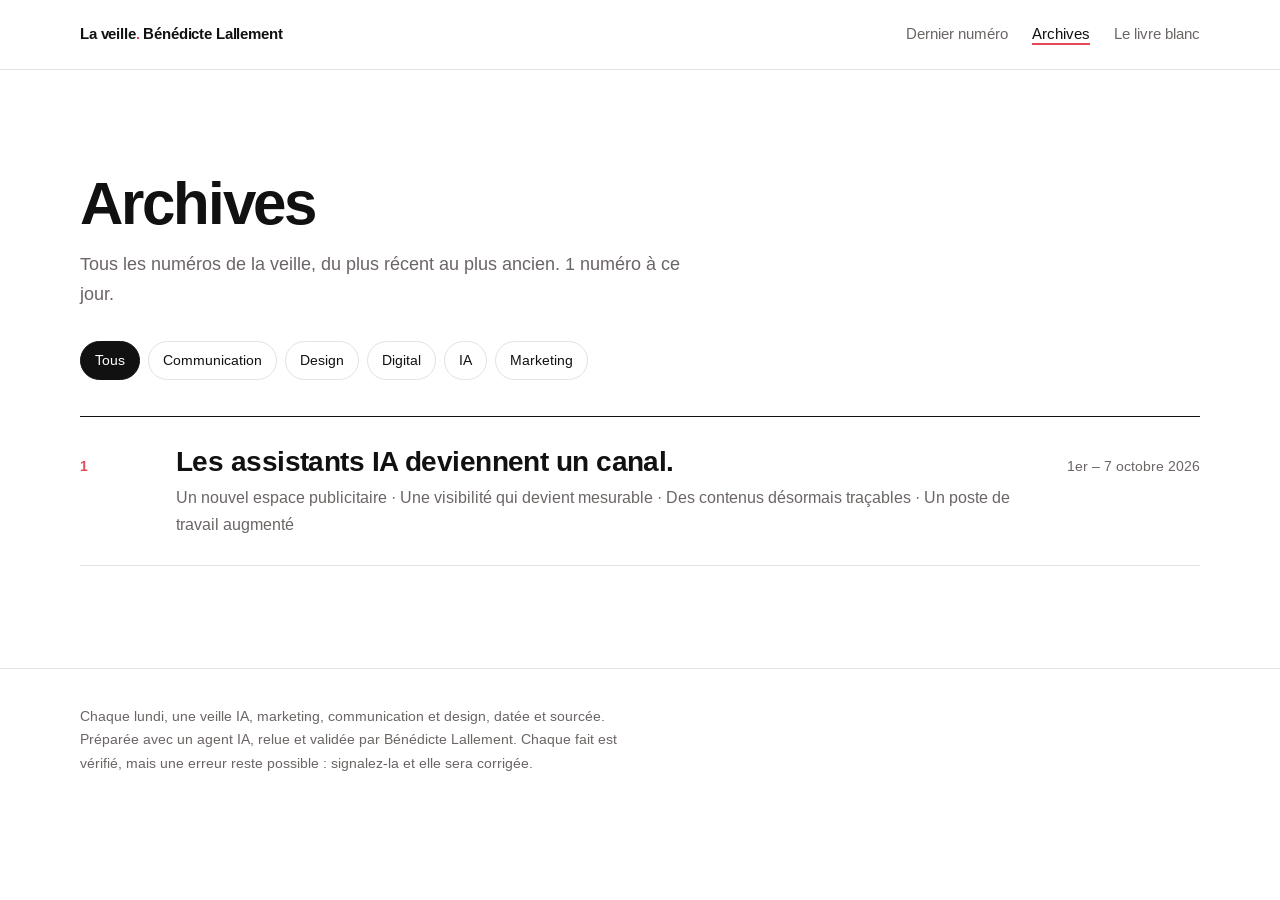
==== archives.html @ 8d0072a8 "Structure : bandeau d'accueil, sommaire complet et barre des parties, titres de partie dominants, ch" ====
<!doctype html><html lang="fr"><head><meta charset="utf-8"><meta name="viewport" content="width=device-width,initial-scale=1">
<title>Archives · La veille de Bénédicte Lallement</title><meta name="description" content="Tous les numéros de la veille IA, marketing, communication et design."><meta name="author" content="Bénédicte Lallement">
<link rel="canonical" href="https://benegermaine.github.io/veille/archives.html">
<meta property="og:type" content="article"><meta property="og:locale" content="fr_FR"><meta property="og:site_name" content="La veille de Bénédicte Lallement">
<meta property="og:title" content="Archives · La veille de Bénédicte Lallement"><meta property="og:description" content="Tous les numéros de la veille IA, marketing, communication et design."><meta property="og:url" content="https://benegermaine.github.io/veille/archives.html">
<link rel="preconnect" href="https://fonts.googleapis.com"><link rel="preconnect" href="https://fonts.gstatic.com" crossorigin><link rel="stylesheet" href="https://fonts.googleapis.com/css2?family=Arimo:wght@400;700&display=swap"><link rel="stylesheet" href="assets/style.css"></head><body><header class="site wrap"><div class="max"><a class="nom" href="index.html">La veille<span>.</span> Bénédicte Lallement</a>
<nav aria-label="Navigation du site"><a href="index.html">Dernier numéro</a><a href="archives.html" aria-current="page">Archives</a><a href="livre-blanc.html">Le livre blanc</a></nav></div></header><main class="arch wrap"><div class="max"><h1>Archives</h1><p class="lede">Tous les numéros de la veille, du plus récent au plus ancien. 1 numéro à ce jour.</p>
<div class="filtres" role="group" aria-label="Filtrer par thème"><button type="button" aria-pressed="true" data-t="">Tous</button><button type="button" aria-pressed="false" data-t="Communication">Communication</button><button type="button" aria-pressed="false" data-t="Design">Design</button><button type="button" aria-pressed="false" data-t="Digital">Digital</button><button type="button" aria-pressed="false" data-t="IA">IA</button><button type="button" aria-pressed="false" data-t="Marketing">Marketing</button></div><ul class="liste" id="liste"><li data-themes="IA,Digital,Communication,Marketing,Design"><a href="numeros/001.html"><span class="n">1</span>
<div><h2>Les assistants IA deviennent un canal.</h2><p>Un nouvel espace publicitaire · Une visibilité qui devient mesurable · Des contenus désormais traçables · Un poste de travail augmenté</p></div><span class="d">1er – 7 octobre 2026</span></a></li></ul></div></main>
<script>
document.querySelector(".filtres").addEventListener("click",ev=>{const b=ev.target.closest("button");if(!b)return;
document.querySelectorAll(".filtres button").forEach(x=>x.setAttribute("aria-pressed",x===b));
document.querySelectorAll("#liste li").forEach(li=>{li.hidden=!!b.dataset.t&&!li.dataset.themes.split(",").includes(b.dataset.t);});});
</script><footer class="pied wrap"><div class="max"><p>Chaque lundi, une veille IA, marketing, communication et design, datée et sourcée. Préparée avec un agent IA, relue et validée par Bénédicte Lallement. Chaque fait est vérifié, mais une erreur reste possible : signalez-la et elle sera corrigée.</p></div></footer><script>(function(){var d=document.documentElement;if(!("IntersectionObserver" in window)||matchMedia("(prefers-reduced-motion: reduce)").matches)return;d.classList.add("anim");
var o=new IntersectionObserver(function(es){es.forEach(function(x){if(x.isIntersecting){x.target.classList.add("vu");o.unobserve(x.target);}});},{rootMargin:"0px 0px -8% 0px"});
document.querySelectorAll(".reveal,.fait,.k,.mgrid article,.cgrid article,.regard blockquote").forEach(function(el){el.classList.add("reveal");o.observe(el);});})();
(function(){var bar=document.querySelector(".collant"),som=document.querySelector(".sommaire");if(!bar||!som||!("IntersectionObserver" in window))return;bar.hidden=false;
new IntersectionObserver(function(es){bar.classList.toggle("visible",es[0].boundingClientRect.top<0&&!es[0].isIntersecting);}).observe(som);
var liens={};bar.querySelectorAll("a").forEach(function(a){liens[a.dataset.cible]=a;});
var io=new IntersectionObserver(function(es){es.forEach(function(x){if(x.isIntersecting){bar.querySelectorAll("a").forEach(function(a){a.removeAttribute("aria-current");});liens[x.target.id].setAttribute("aria-current","true");}});},{rootMargin:"-45% 0px -50% 0px"});
Object.keys(liens).forEach(function(id){var el=document.getElementById(id);if(el)io.observe(el);});})();</script></body></html>
---- assets/style.css ----
/* La veille de Bénédicte Lallement — feuille de style commune.
   Charte : rouge #e64855, vert #cbe170, noir #111111, police Arimo.
   Parti pris : épuré, éditorial, beaucoup de blanc ; la couleur sert d'accent, pas de fond. */
:root{
  --rouge:#e64855; --vert:#cbe170; --noir:#111111; --fond:#ffffff; --doux:#f6f5f2;
  --gris:#6b6564; --ligne:#e6e2dd;
  --f:"Arimo","Liberation Sans",Arial,sans-serif;
  color-scheme:light;
}
*{box-sizing:border-box}
html{scroll-behavior:smooth}
body{margin:0;background:var(--fond);color:var(--noir);font-family:var(--f);font-size:18px;line-height:1.65;-webkit-font-smoothing:antialiased}
a{color:inherit;text-decoration-thickness:1px;text-underline-offset:4px}
img{max-width:100%;display:block}
:focus-visible{outline:2px solid var(--rouge);outline-offset:3px}
.wrap{padding-inline:clamp(16px,5vw,64px)}
.max{max-width:1120px;margin-inline:auto}
.etroit{max-width:760px;margin-inline:auto}
.kicker{font-size:13px;font-weight:700;letter-spacing:.12em;text-transform:uppercase;color:var(--rouge);margin:0 0 14px}
.lede{margin:0 0 32px;max-width:60ch;color:var(--gris)}

/* barre du site */
.site{padding-block:22px;border-bottom:1px solid var(--ligne);font-size:15px}
.site .max{display:flex;justify-content:space-between;align-items:center;gap:12px 24px;flex-wrap:wrap}
.site a{text-decoration:none}
.site .nom{font-weight:700;letter-spacing:-.01em}
.site .nom span{color:var(--rouge)}
.site nav{display:flex;gap:24px;flex-wrap:wrap}
.site nav a{color:var(--gris)}
.site nav a:hover,.site nav a[aria-current="page"]{color:var(--noir)}
.site nav a[aria-current="page"]{text-decoration:underline;text-decoration-color:var(--rouge);text-decoration-thickness:2px}

/* en-tête de numéro */
.une{padding-block:clamp(48px,8vw,112px) clamp(32px,5vw,56px)}
.meta{display:flex;gap:8px 16px;flex-wrap:wrap;align-items:baseline;font-size:14px;color:var(--gris);margin-bottom:22px}
.meta .num{font-weight:700;color:var(--rouge);letter-spacing:.12em;text-transform:uppercase;font-size:13px}
.une h1{margin:0;font-size:clamp(40px,7vw,88px);line-height:1.02;letter-spacing:-.035em;font-weight:700;max-width:16ch;text-wrap:balance}
.chapo{max-width:62ch}
.une-grille{display:grid;grid-template-columns:minmax(0,1fr) minmax(0,1.15fr);gap:clamp(28px,5vw,72px);align-items:center;margin-top:32px}
@media (max-width:860px){.une-grille{grid-template-columns:1fr}}
.chapo p{margin:0;font-size:clamp(19px,1.7vw,22px);line-height:1.55;color:#333}
.chapo p + p{margin-top:14px}
.hero{margin:0}
.hero img{width:100%;height:auto;border-radius:10px}
.hero figcaption,.photo figcaption{font-size:13px;color:var(--gris);margin-top:10px}
.sommaire{margin-top:clamp(40px,6vw,72px);border-top:1px solid var(--ligne);padding-top:20px}
.sommaire h2{font-size:13px;font-weight:700;letter-spacing:.12em;text-transform:uppercase;color:var(--gris);margin:0 0 6px}
.sommaire ol{list-style:none;margin:0;padding:0;display:grid;grid-template-columns:repeat(auto-fit,minmax(220px,1fr));gap:0 32px}
.sommaire a{display:flex;gap:14px;align-items:baseline;padding:14px 0;text-decoration:none;border-bottom:1px solid var(--ligne);font-weight:700;font-size:17px;line-height:1.35}
.sommaire a{transition:padding .25s ease,color .25s ease}
.sommaire a:hover{padding-left:8px}
.sommaire a:hover span{text-decoration:underline;text-decoration-color:var(--rouge)}
.sommaire span{flex:1}
.sommaire i{font-style:normal;color:var(--rouge);transition:transform .25s ease}
.sommaire a:hover i{transform:translateY(3px)}
.sommaire b{color:var(--rouge);font-variant-numeric:tabular-nums;font-size:14px}

/* chiffres clés */
.chiffres{padding-block:clamp(48px,7vw,96px);background:var(--doux)}
.chiffres h2{margin:0 0 36px;font-size:13px;font-weight:700;letter-spacing:.12em;text-transform:uppercase;color:var(--gris)}
.kgrid{display:grid;grid-template-columns:repeat(auto-fit,minmax(210px,1fr));gap:40px 40px}
.k strong::after{content:"";display:block;width:36px;height:6px;border-radius:3px;background:var(--vert);margin-top:16px}
.k:nth-child(even) strong::after{background:var(--rouge)}
.k strong{display:block;font-size:clamp(40px,4.6vw,56px);line-height:1;letter-spacing:-.035em;font-weight:700;font-variant-numeric:tabular-nums}
.k p{margin:14px 0 8px;font-size:16px;line-height:1.5}
.k a{font-size:13px;color:var(--gris)}

/* regard */
.regard{padding-block:clamp(56px,8vw,112px)}
.regard blockquote{margin:0;padding-left:clamp(20px,3vw,36px);border-left:3px solid var(--rouge)}
.regard blockquote p{margin:0;font-size:clamp(22px,2.4vw,30px);line-height:1.4;letter-spacing:-.01em}
.regard footer{margin-top:18px;font-size:15px;color:var(--gris);padding:0;background:none}
.brouillon{display:inline-block;margin-top:14px;font-size:13px;font-weight:700;background:var(--vert);padding:3px 8px;border-radius:3px}

/* étapes */
.etape{padding-block:clamp(64px,9vw,120px)}
.etape-tete{display:grid;grid-template-columns:auto minmax(0,1fr);gap:clamp(16px,3vw,36px);align-items:end;margin-bottom:clamp(32px,4vw,52px);padding-bottom:clamp(20px,3vw,28px);border-bottom:3px solid var(--noir)}
.etape-tete .rang{font-size:clamp(72px,11vw,150px);line-height:.8;font-weight:700;letter-spacing:-.06em;color:var(--rouge);font-variant-numeric:tabular-nums}
.etape-tete .kicker{color:var(--gris);margin-bottom:8px}
.etape-tete h2{margin:0;font-size:clamp(32px,4.6vw,58px);letter-spacing:-.03em;line-height:1.08;max-width:20ch;text-wrap:balance}
.photo{margin:0 0 clamp(32px,4vw,48px)}
.photo img{width:100%;aspect-ratio:16/8;object-fit:cover;border-radius:10px}

/* fait */
.fait{display:grid;grid-template-columns:minmax(0,1.5fr) minmax(0,1fr);gap:clamp(24px,5vw,72px);align-items:start}
.fait + .fait{margin-top:clamp(40px,5vw,64px);padding-top:clamp(40px,5vw,64px);border-top:1px solid var(--ligne)}
@media (max-width:860px){.fait{grid-template-columns:1fr}}
.tags{display:flex;gap:6px 14px;flex-wrap:wrap;margin-bottom:12px;font-size:13px;color:var(--gris)}
.tag{font-weight:700}
.tag.b2c{color:var(--noir);background:var(--vert);padding:0 6px;border-radius:3px}
.fait h3{margin:0 0 14px;font-size:clamp(22px,2vw,26px);line-height:1.2;letter-spacing:-.02em;text-wrap:balance}
.fait p{margin:0}
.fig{margin-bottom:22px}
.fig small{display:block;font-size:12px;font-weight:700;letter-spacing:.12em;text-transform:uppercase;color:var(--gris);margin-bottom:6px}
.fig strong{display:block;font-size:clamp(28px,2.8vw,36px);line-height:1.1;letter-spacing:-.03em;color:var(--noir)}
.fig span{display:block;font-size:15px;color:var(--gris);margin-top:10px;max-width:30ch;line-height:1.45}
.chg{border-top:2px solid var(--noir);padding-top:16px}
.chg h4{margin:0 0 8px;font-size:13px;font-weight:700;letter-spacing:.1em;text-transform:uppercase}
.chg p{font-size:17px}
.out{display:flex;flex-direction:column;gap:6px;margin-top:20px;font-size:15px}
.out a{text-decoration:none;color:var(--noir);font-weight:700}
.out a:hover{text-decoration:underline;text-decoration-color:var(--rouge)}
.out a small{font-weight:400;color:var(--gris)}
.encart{margin-top:clamp(40px,5vw,56px);background:var(--doux);padding:clamp(22px,3vw,32px);border-radius:6px;max-width:820px}
.encart h4{margin:0 0 8px;font-size:18px}
.encart h4::before{content:"";display:inline-block;width:8px;height:8px;border-radius:50%;background:var(--rouge);margin-right:10px;vertical-align:middle}
.encart p{margin:0}

/* sections de fin */
.section{padding-block:clamp(56px,8vw,104px);border-top:1px solid var(--ligne)}
.section > .max > h2{margin:0 0 10px;font-size:clamp(28px,3.4vw,42px);letter-spacing:-.03em;line-height:1.1}
.mgrid,.cgrid{display:grid;grid-template-columns:repeat(auto-fit,minmax(300px,1fr));gap:clamp(36px,5vw,64px)}
.mgrid article,.cgrid article{border-top:1px solid var(--noir);padding-top:20px;display:flex;flex-direction:column;gap:12px}
.mgrid strong.n{font-size:clamp(28px,2.8vw,36px);line-height:1.1;letter-spacing:-.03em}
.mgrid h3,.cgrid h3{margin:0;font-size:22px;line-height:1.25;letter-spacing:-.01em}
.mgrid p,.cgrid p{margin:0}
.mgrid .chg{margin-top:6px}
.mgrid .chg p{font-size:16px}
.mgrid .out,.cgrid .out{margin-top:auto;padding-top:6px}
.tendance{background:var(--noir);color:#f5f5f2;padding-block:clamp(56px,8vw,104px)}
.tendance .kicker{color:var(--vert)}
.tendance p:not(.kicker){margin:0;font-size:clamp(22px,2.4vw,32px);line-height:1.4;letter-spacing:-.01em;max-width:44ch}
.aussi ul{list-style:none;padding:0;margin:0;max-width:72ch}
.aussi li{padding-block:18px;border-bottom:1px solid var(--ligne)}
.aussi li:first-child{border-top:1px solid var(--ligne)}
.aussi a{font-weight:700;white-space:nowrap;text-decoration-color:var(--rouge)}
.pager{border-top:1px solid var(--ligne);padding-block:32px}
.pager .max{display:flex;justify-content:space-between;gap:16px;flex-wrap:wrap}
.pager a{font-weight:700;text-decoration:none}
.pager a:hover{text-decoration:underline;text-decoration-color:var(--rouge)}
.pager .vide{color:var(--gris)}

/* archives */
.arch{padding-block:clamp(48px,8vw,104px)}
.arch h1,.lb-page h1{margin:0 0 14px;font-size:clamp(36px,5vw,60px);letter-spacing:-.035em;line-height:1.05}
.filtres{display:flex;gap:8px;flex-wrap:wrap;margin:0 0 36px}
.filtres button{font:inherit;font-size:14px;border:1px solid var(--ligne);background:transparent;color:var(--noir);padding:7px 14px;border-radius:999px;cursor:pointer}
.filtres button:hover{border-color:var(--noir)}
.filtres button[aria-pressed="true"]{background:var(--noir);color:#fff;border-color:var(--noir)}
.liste{list-style:none;margin:0;padding:0;border-top:1px solid var(--noir)}
.liste li{border-bottom:1px solid var(--ligne)}
.liste a{display:grid;grid-template-columns:72px minmax(0,1fr) auto;gap:24px;align-items:baseline;padding:28px 0;text-decoration:none}
@media (max-width:640px){.liste a{grid-template-columns:1fr;gap:6px}}
.liste .n{font-size:14px;font-weight:700;color:var(--rouge);letter-spacing:.1em}
.liste h2{margin:0;font-size:clamp(22px,2.4vw,28px);line-height:1.2;letter-spacing:-.02em}
.liste p{margin:6px 0 0;color:var(--gris);font-size:16px}
.liste .d{font-size:14px;color:var(--gris);white-space:nowrap}
.liste a:hover h2{text-decoration:underline;text-decoration-color:var(--rouge);text-underline-offset:5px}

/* livre blanc */
.lb-page{padding-block:clamp(48px,8vw,104px)}
.lb-grid{display:grid;grid-template-columns:minmax(0,1.15fr) minmax(0,1fr);gap:clamp(32px,6vw,88px);align-items:start}
@media (max-width:820px){.lb-grid{grid-template-columns:1fr}}
.lb-page ul{list-style:none;margin:0;padding:0;border-top:1px solid var(--ligne)}
.lb-page li{padding:14px 0;border-bottom:1px solid var(--ligne);display:flex;gap:14px}
.lb-page li::before{content:"";flex:none;width:6px;height:6px;border-radius:50%;background:var(--rouge);margin-top:.7em}
.couv{position:relative;aspect-ratio:210/297;border-radius:6px;overflow:hidden;background:var(--doux);box-shadow:0 30px 60px -30px rgba(17,17,17,.35)}
.couv img{position:absolute;inset:0;width:100%;height:100%;object-fit:cover}
.couv .titre{position:absolute;left:0;right:0;bottom:0;padding:28px;background:linear-gradient(transparent,rgba(17,17,17,.85));color:#fff}
.couv .titre strong{display:block;font-size:clamp(26px,3vw,38px);line-height:1.05;letter-spacing:-.03em}
.couv .titre span{display:block;font-size:13px;letter-spacing:.12em;text-transform:uppercase;margin-top:10px;color:var(--vert);font-weight:700}
.couv.sans-photo{background:var(--noir)}
.btn{display:inline-block;font-weight:700;text-decoration:none;background:var(--noir);color:#fff;padding:15px 24px;margin-top:32px;border-radius:999px}
.btn:hover{background:var(--rouge)}
.btn[aria-disabled="true"]{background:var(--doux);color:var(--gris);cursor:not-allowed}

/* pied */
.pied{border-top:1px solid var(--ligne);padding-block:36px;font-size:14px;color:var(--gris)}
.pied p{margin:0;max-width:72ch}
/* images : collage coloré tel quel, photos en noir et blanc sur aplat décalé (la couleur revient au survol) */
.collage img{box-shadow:0 28px 56px -28px rgba(17,17,17,.35)}
.nb{position:relative;isolation:isolate;padding:0 18px 18px 0}
.nb::before{content:"";position:absolute;inset:18px 0 0 18px;background:var(--rouge);border-radius:10px;z-index:-1;transition:transform .5s cubic-bezier(.2,.7,.2,1)}
.nb.acc-vert::before{background:var(--vert)}
.nb img{filter:grayscale(1) contrast(1.08);transition:filter .6s ease}
.nb:hover img{filter:none}
.nb:hover::before{transform:translate(-8px,-8px)}
.couv img{filter:grayscale(1) contrast(1.05)}

/* mouvement discret : apparition au défilement, collage d'ouverture qui flotte doucement */
.anim .reveal{opacity:0;transform:translateY(24px);transition:opacity .8s ease,transform .8s cubic-bezier(.2,.7,.2,1)}
.anim .reveal.vu{opacity:1;transform:none}
@keyframes flotte{50%{transform:translateY(-10px) rotate(-.4deg)}}
.anim .hero img{animation:flotte 7s ease-in-out infinite}
@media (prefers-reduced-motion:reduce){html{scroll-behavior:auto}.hero img{animation:none}}
.photo.collage img{aspect-ratio:16/9}

/* bandeau d'accueil */
.bienvenue{background:var(--vert);padding-block:14px;font-size:15px;line-height:1.5}
.bienvenue p{margin:0;max-width:110ch}
.bienvenue a{font-weight:700;white-space:nowrap}
/* barre des parties, collée en haut pendant la lecture */
.collant{position:fixed;top:0;left:0;right:0;z-index:10;background:rgba(255,255,255,.92);backdrop-filter:blur(8px);-webkit-backdrop-filter:blur(8px);border-bottom:1px solid var(--ligne);padding:10px clamp(16px,5vw,64px);transform:translateY(-100%);transition:transform .35s ease}
.collant.visible{transform:none;box-shadow:0 10px 30px -20px rgba(17,17,17,.4)}
.collant .max{display:flex;gap:6px;overflow-x:auto;scrollbar-width:none}
.collant a{flex:none;text-decoration:none;font-size:14px;font-weight:700;padding:6px 12px;border-radius:999px;color:var(--gris);transition:background .25s,color .25s}
.collant a:hover{color:var(--noir)}
.collant a[aria-current="true"]{background:var(--noir);color:#fff}
.etape,.section,.regard{scroll-margin-top:64px}
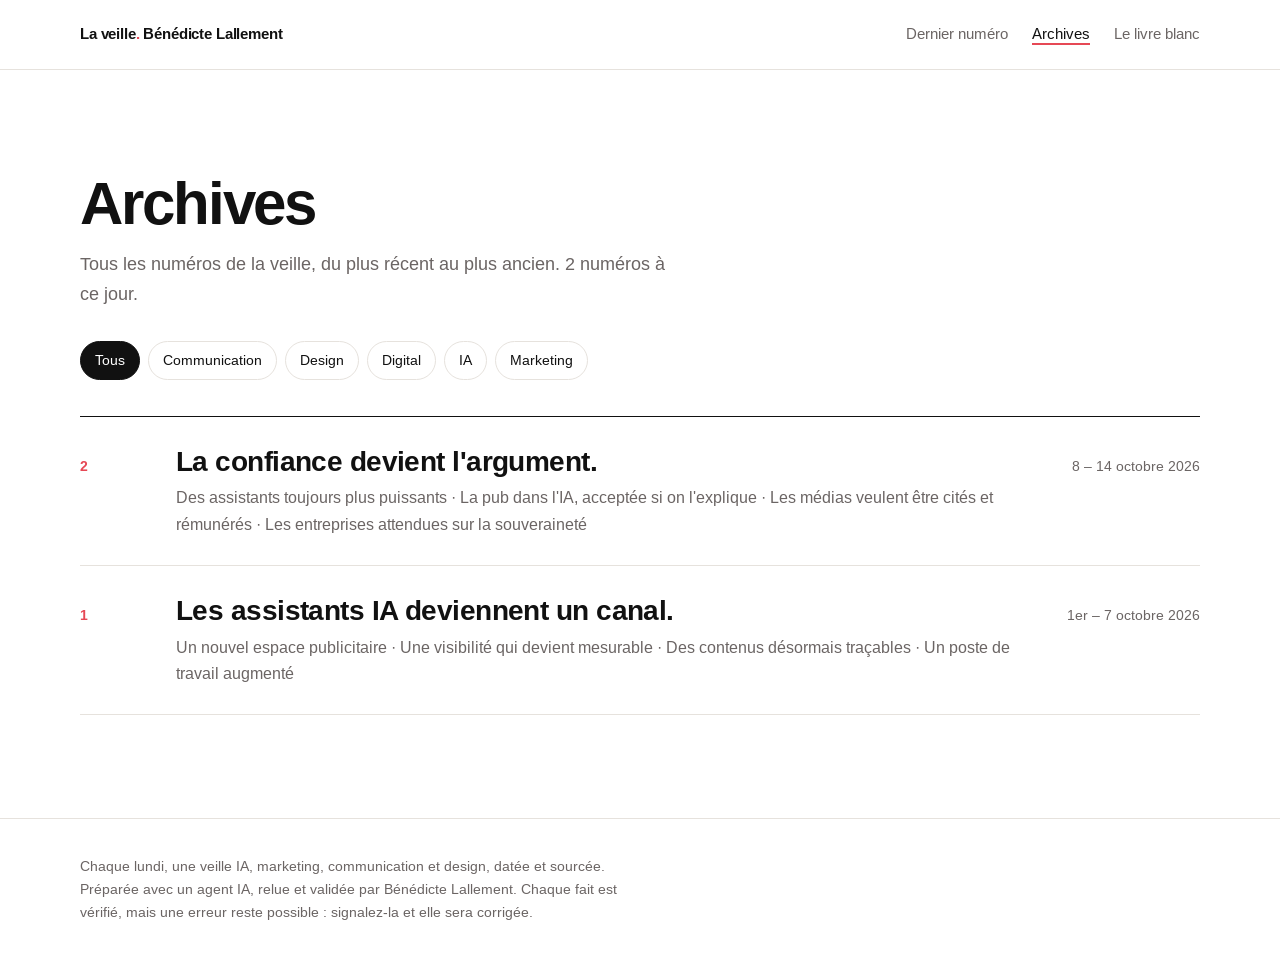
==== commit 6c565f23: "N°2 (8-14 octobre) : la confiance devient l'argument Co-Authored-By: Claude Opus 5.5 <noreply@anthro" ====
--- a/archives.html
+++ b/archives.html
@@ -4,18 +4,29 @@
 <meta property="og:type" content="article"><meta property="og:locale" content="fr_FR"><meta property="og:site_name" content="La veille de Bénédicte Lallement">
 <meta property="og:title" content="Archives · La veille de Bénédicte Lallement"><meta property="og:description" content="Tous les numéros de la veille IA, marketing, communication et design."><meta property="og:url" content="https://benegermaine.github.io/veille/archives.html">
 <link rel="preconnect" href="https://fonts.googleapis.com"><link rel="preconnect" href="https://fonts.gstatic.com" crossorigin><link rel="stylesheet" href="https://fonts.googleapis.com/css2?family=Arimo:wght@400;700&display=swap"><link rel="stylesheet" href="assets/style.css"></head><body><header class="site wrap"><div class="max"><a class="nom" href="index.html">La veille<span>.</span> Bénédicte Lallement</a>
-<nav aria-label="Navigation du site"><a href="index.html">Dernier numéro</a><a href="archives.html" aria-current="page">Archives</a><a href="livre-blanc.html">Le livre blanc</a></nav></div></header><main class="arch wrap"><div class="max"><h1>Archives</h1><p class="lede">Tous les numéros de la veille, du plus récent au plus ancien. 1 numéro à ce jour.</p>
-<div class="filtres" role="group" aria-label="Filtrer par thème"><button type="button" aria-pressed="true" data-t="">Tous</button><button type="button" aria-pressed="false" data-t="Communication">Communication</button><button type="button" aria-pressed="false" data-t="Design">Design</button><button type="button" aria-pressed="false" data-t="Digital">Digital</button><button type="button" aria-pressed="false" data-t="IA">IA</button><button type="button" aria-pressed="false" data-t="Marketing">Marketing</button></div><ul class="liste" id="liste"><li data-themes="IA,Digital,Communication,Marketing,Design"><a href="numeros/001.html"><span class="n">1</span>
+<nav aria-label="Navigation du site"><a href="index.html">Dernier numéro</a><a href="archives.html" aria-current="page">Archives</a><a href="livre-blanc.html">Le livre blanc</a></nav></div></header><main class="arch wrap"><div class="max"><h1>Archives</h1><p class="lede">Tous les numéros de la veille, du plus récent au plus ancien. 2 numéros à ce jour.</p>
+<div class="filtres" role="group" aria-label="Filtrer par thème"><button type="button" aria-pressed="true" data-t="">Tous</button><button type="button" aria-pressed="false" data-t="Communication">Communication</button><button type="button" aria-pressed="false" data-t="Design">Design</button><button type="button" aria-pressed="false" data-t="Digital">Digital</button><button type="button" aria-pressed="false" data-t="IA">IA</button><button type="button" aria-pressed="false" data-t="Marketing">Marketing</button></div><ul class="liste" id="liste"><li data-themes="IA,Marketing,Communication"><a href="numeros/002.html"><span class="n">2</span>
+<div><h2>La confiance devient l&#x27;argument.</h2><p>Des assistants toujours plus puissants · La pub dans l&#x27;IA, acceptée si on l&#x27;explique · Les médias veulent être cités et rémunérés · Les entreprises attendues sur la souveraineté</p></div><span class="d">8 – 14 octobre 2026</span></a></li><li data-themes="IA,Digital,Communication,Marketing,Design"><a href="numeros/001.html"><span class="n">1</span>
 <div><h2>Les assistants IA deviennent un canal.</h2><p>Un nouvel espace publicitaire · Une visibilité qui devient mesurable · Des contenus désormais traçables · Un poste de travail augmenté</p></div><span class="d">1er – 7 octobre 2026</span></a></li></ul></div></main>
 <script>
 document.querySelector(".filtres").addEventListener("click",ev=>{const b=ev.target.closest("button");if(!b)return;
 document.querySelectorAll(".filtres button").forEach(x=>x.setAttribute("aria-pressed",x===b));
 document.querySelectorAll("#liste li").forEach(li=>{li.hidden=!!b.dataset.t&&!li.dataset.themes.split(",").includes(b.dataset.t);});});
-</script><footer class="pied wrap"><div class="max"><p>Chaque lundi, une veille IA, marketing, communication et design, datée et sourcée. Préparée avec un agent IA, relue et validée par Bénédicte Lallement. Chaque fait est vérifié, mais une erreur reste possible : signalez-la et elle sera corrigée.</p></div></footer><script>(function(){var d=document.documentElement;if(!("IntersectionObserver" in window)||matchMedia("(prefers-reduced-motion: reduce)").matches)return;d.classList.add("anim");
+</script><footer class="pied wrap"><div class="max"><p>Chaque lundi, une veille IA, marketing, communication et design, datée et sourcée. Préparée avec un agent IA, relue et validée par Bénédicte Lallement. Chaque fait est vérifié, mais une erreur reste possible : signalez-la et elle sera corrigée.</p></div></footer><a class="haut-page" href="#" aria-label="Remonter en haut de la page">↑</a><script>(function(){var d=document.documentElement;if(!("IntersectionObserver" in window)||matchMedia("(prefers-reduced-motion: reduce)").matches)return;d.classList.add("anim");
 var o=new IntersectionObserver(function(es){es.forEach(function(x){if(x.isIntersecting){x.target.classList.add("vu");o.unobserve(x.target);}});},{rootMargin:"0px 0px -8% 0px"});
 document.querySelectorAll(".reveal,.fait,.k,.mgrid article,.cgrid article,.regard blockquote").forEach(function(el){el.classList.add("reveal");o.observe(el);});})();
-(function(){var bar=document.querySelector(".collant"),som=document.querySelector(".sommaire");if(!bar||!som||!("IntersectionObserver" in window))return;bar.hidden=false;
-new IntersectionObserver(function(es){bar.classList.toggle("visible",es[0].boundingClientRect.top<0&&!es[0].isIntersecting);}).observe(som);
-var liens={};bar.querySelectorAll("a").forEach(function(a){liens[a.dataset.cible]=a;});
-var io=new IntersectionObserver(function(es){es.forEach(function(x){if(x.isIntersecting){bar.querySelectorAll("a").forEach(function(a){a.removeAttribute("aria-current");});liens[x.target.id].setAttribute("aria-current","true");}});},{rootMargin:"-45% 0px -50% 0px"});
-Object.keys(liens).forEach(function(id){var el=document.getElementById(id);if(el)io.observe(el);});})();</script></body></html>+(function(){var bar=document.querySelector(".collant"),som=document.querySelector(".sommaire"),haut=document.querySelector(".haut-page");
+var liens=bar?[].slice.call(bar.querySelectorAll("a")):[],cibles=liens.map(function(a){return document.getElementById(a.dataset.cible);}),verrou=0;
+if(bar)bar.hidden=false;
+function marquer(i){liens.forEach(function(a,k){if(k===i)a.setAttribute("aria-current","true");else a.removeAttribute("aria-current");});}
+function maj(){var y=window.scrollY;
+ if(haut)haut.classList.toggle("visible",y>700);
+ if(!bar||!som)return;
+ bar.classList.toggle("visible",som.getBoundingClientRect().bottom<0);
+ if(Date.now()<verrou)return;
+ var actif=-1;cibles.forEach(function(el,k){if(el&&el.getBoundingClientRect().top<=140)actif=k;});
+ if(window.innerHeight+y>=document.documentElement.scrollHeight-4)actif=cibles.length-1;
+ marquer(actif);}
+liens.forEach(function(a,k){a.addEventListener("click",function(){marquer(k);verrou=Date.now()+900;});});
+var t=0;window.addEventListener("scroll",function(){if(!t){t=requestAnimationFrame(function(){t=0;maj();});}},{passive:true});maj();
+if(haut)haut.addEventListener("click",function(ev){ev.preventDefault();window.scrollTo({top:0,behavior:matchMedia("(prefers-reduced-motion: reduce)").matches?"auto":"smooth"});});})();</script></body></html>
--- a/assets/style.css
+++ b/assets/style.css
@@ -197,3 +197,31 @@
 .collant a:hover{color:var(--noir)}
 .collant a[aria-current="true"]{background:var(--noir);color:#fff}
 .etape,.section,.regard{scroll-margin-top:64px}
+
+/* nuances de couleur, en touches légères : chaque partie alterne rouge et vert */
+.ton-rouge{--acc:var(--rouge);--acc-doux:#fdecee}
+.ton-vert{--acc:#b5cc52;--acc-doux:#f4f8e2}
+.etape-tete{border-bottom-color:var(--acc,var(--noir))}
+.etape-tete h2{background:linear-gradient(transparent 68%,var(--acc-doux,transparent) 68%,var(--acc-doux,transparent) 94%,transparent 94%);display:inline;box-decoration-break:clone;-webkit-box-decoration-break:clone}
+.etape .chg{border-top-color:var(--acc);background:var(--acc-doux);padding:16px 18px 18px;border-radius:0 0 8px 8px}
+.etape .fig small::before{content:"";display:inline-block;width:7px;height:7px;border-radius:50%;background:var(--acc);margin-right:8px;vertical-align:1px}
+.etape .out a:hover{text-decoration-color:var(--acc)}
+.etape .encart{background:var(--acc-doux)}
+.etape .encart h4::before{background:var(--acc)}
+/* étiquettes de thème : une pastille pâle par thème */
+.tag{padding:2px 9px;border-radius:999px;background:#efeeec;color:var(--noir)}
+.tag.t-ia{background:#fdecee;color:#b8303c}
+.tag.t-marketing{background:#f4f8e2;color:#5d6b1e}
+.tag.t-communication{background:#f1eeee;color:#5c5655}
+.tag.t-design{background:#fde9dc;color:#a2481f}
+.tag.t-digital{background:#eef2f5;color:#3f5566}
+/* métier et contexte : filet de couleur alterné */
+.mgrid article:nth-child(odd),.cgrid article:nth-child(odd){border-top:3px solid var(--rouge)}
+.mgrid article:nth-child(even),.cgrid article:nth-child(even){border-top:3px solid var(--vert)}
+.aussi li{border-left:3px solid transparent;padding-left:14px;transition:border-color .3s}
+.aussi li:hover{border-left-color:var(--vert)}
+
+/* bouton pour remonter en haut */
+.haut-page{position:fixed;right:clamp(16px,3vw,32px);bottom:clamp(16px,3vw,32px);z-index:11;width:48px;height:48px;border-radius:50%;display:grid;place-items:center;background:var(--noir);color:#fff;text-decoration:none;font-size:22px;font-weight:700;box-shadow:0 12px 28px -12px rgba(17,17,17,.55);opacity:0;transform:translateY(12px);pointer-events:none;transition:opacity .3s,transform .3s,background .25s}
+.haut-page.visible{opacity:1;transform:none;pointer-events:auto}
+.haut-page:hover{background:var(--rouge)}
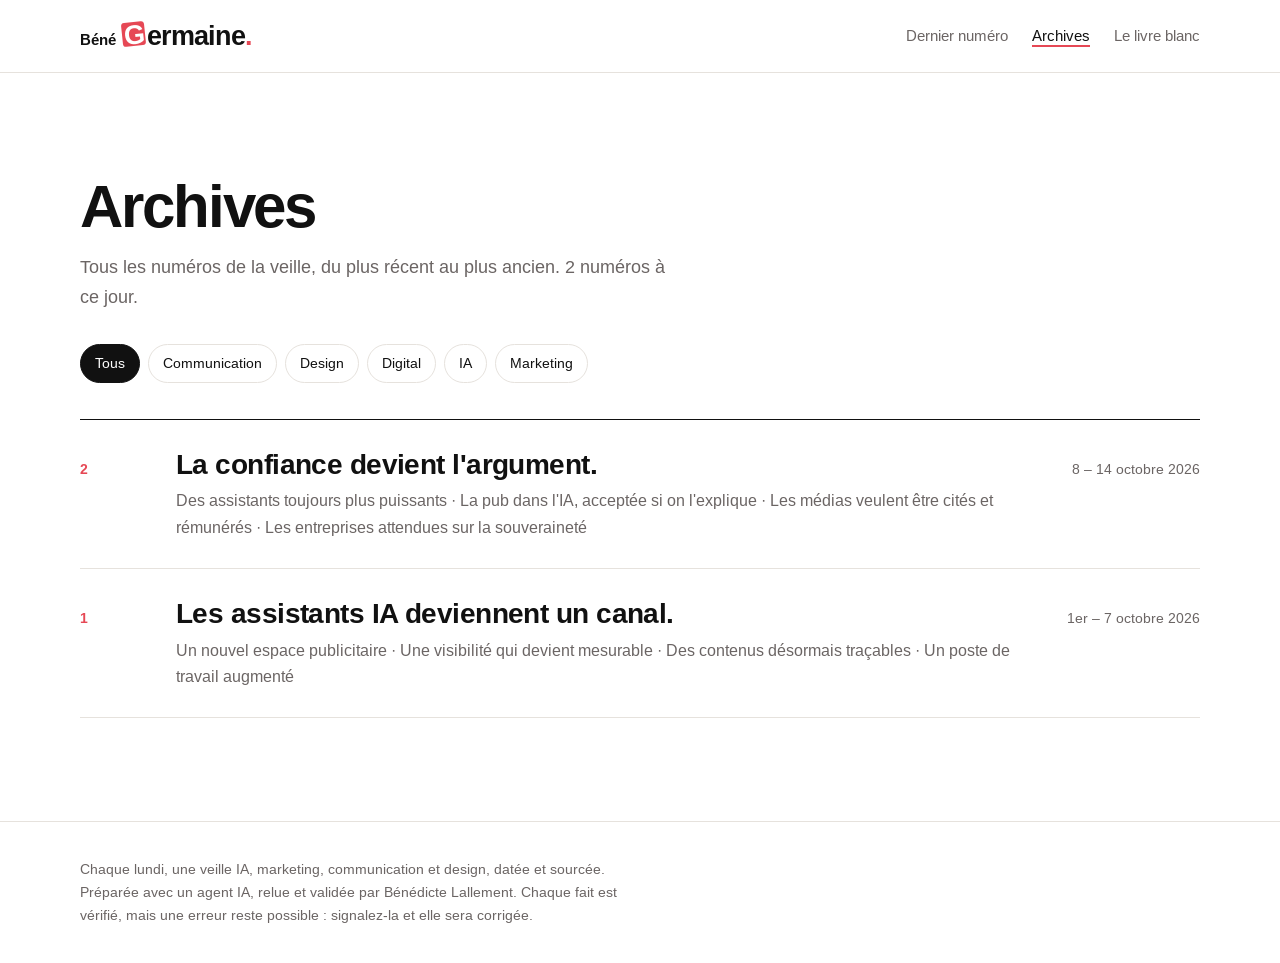
==== commit 1a2f0758: "Identité Béné Germaine : logo au G découpé, numéros de partie en carré rouge, icône d'onglet, couver" ====
--- a/archives.html
+++ b/archives.html
@@ -1,9 +1,9 @@
 <!doctype html><html lang="fr"><head><meta charset="utf-8"><meta name="viewport" content="width=device-width,initial-scale=1">
-<title>Archives · La veille de Bénédicte Lallement</title><meta name="description" content="Tous les numéros de la veille IA, marketing, communication et design."><meta name="author" content="Bénédicte Lallement">
+<title>Archives · La veille de Bénédicte Lallement</title><meta name="description" content="Tous les numéros de la veille IA, marketing, communication et design."><meta name="author" content="Bénédicte Lallement"><meta name="robots" content="noindex, nofollow">
 <link rel="canonical" href="https://benegermaine.github.io/veille/archives.html">
-<meta property="og:type" content="article"><meta property="og:locale" content="fr_FR"><meta property="og:site_name" content="La veille de Bénédicte Lallement">
+<meta property="og:type" content="article"><meta property="og:locale" content="fr_FR"><meta property="og:site_name" content="Béné Germaine · la veille du lundi de Bénédicte Lallement">
 <meta property="og:title" content="Archives · La veille de Bénédicte Lallement"><meta property="og:description" content="Tous les numéros de la veille IA, marketing, communication et design."><meta property="og:url" content="https://benegermaine.github.io/veille/archives.html">
-<link rel="preconnect" href="https://fonts.googleapis.com"><link rel="preconnect" href="https://fonts.gstatic.com" crossorigin><link rel="stylesheet" href="https://fonts.googleapis.com/css2?family=Arimo:wght@400;700&display=swap"><link rel="stylesheet" href="assets/style.css"></head><body><header class="site wrap"><div class="max"><a class="nom" href="index.html">La veille<span>.</span> Bénédicte Lallement</a>
+<link rel="preconnect" href="https://fonts.googleapis.com"><link rel="preconnect" href="https://fonts.gstatic.com" crossorigin><link rel="stylesheet" href="https://fonts.googleapis.com/css2?family=Arimo:wght@400;700&display=swap"><link rel="stylesheet" href="assets/style.css"><link rel="icon" href="assets/favicon.svg" type="image/svg+xml"></head><body><header class="site wrap"><div class="max"><a class="logo" href="index.html" aria-label="Béné Germaine, la veille du lundi de Bénédicte Lallement : accueil"><span class="l-bene">Béné</span><span class="l-wm"><span class="gsq">G</span>ermaine<span class="pt">.</span></span></a>
 <nav aria-label="Navigation du site"><a href="index.html">Dernier numéro</a><a href="archives.html" aria-current="page">Archives</a><a href="livre-blanc.html">Le livre blanc</a></nav></div></header><main class="arch wrap"><div class="max"><h1>Archives</h1><p class="lede">Tous les numéros de la veille, du plus récent au plus ancien. 2 numéros à ce jour.</p>
 <div class="filtres" role="group" aria-label="Filtrer par thème"><button type="button" aria-pressed="true" data-t="">Tous</button><button type="button" aria-pressed="false" data-t="Communication">Communication</button><button type="button" aria-pressed="false" data-t="Design">Design</button><button type="button" aria-pressed="false" data-t="Digital">Digital</button><button type="button" aria-pressed="false" data-t="IA">IA</button><button type="button" aria-pressed="false" data-t="Marketing">Marketing</button></div><ul class="liste" id="liste"><li data-themes="IA,Marketing,Communication"><a href="numeros/002.html"><span class="n">2</span>
 <div><h2>La confiance devient l&#x27;argument.</h2><p>Des assistants toujours plus puissants · La pub dans l&#x27;IA, acceptée si on l&#x27;explique · Les médias veulent être cités et rémunérés · Les entreprises attendues sur la souveraineté</p></div><span class="d">8 – 14 octobre 2026</span></a></li><li data-themes="IA,Digital,Communication,Marketing,Design"><a href="numeros/001.html"><span class="n">1</span>
--- a/assets/style.css
+++ b/assets/style.css
@@ -23,8 +23,12 @@
 .site{padding-block:22px;border-bottom:1px solid var(--ligne);font-size:15px}
 .site .max{display:flex;justify-content:space-between;align-items:center;gap:12px 24px;flex-wrap:wrap}
 .site a{text-decoration:none}
-.site .nom{font-weight:700;letter-spacing:-.01em}
-.site .nom span{color:var(--rouge)}
+.logo{display:inline-flex;align-items:baseline;gap:7px;text-decoration:none;color:var(--noir);line-height:1}
+.l-bene{font-weight:700;font-size:15px;letter-spacing:-.01em}
+.l-wm{font-weight:700;font-size:27px;letter-spacing:-.035em}
+.pt{color:var(--rouge)}
+/* le code de la marque : une lettre ou un numéro posé de travers sur un carré rouge, comme un papier découpé */
+.gsq{display:inline-grid;place-items:center;background:var(--rouge);color:#fff;border-radius:.12em;min-width:.82em;height:.9em;padding:0 .06em;transform:rotate(-6deg);margin-right:.05em;vertical-align:.03em;font-weight:700}
 .site nav{display:flex;gap:24px;flex-wrap:wrap}
 .site nav a{color:var(--gris)}
 .site nav a:hover,.site nav a[aria-current="page"]{color:var(--noir)}
@@ -75,7 +79,7 @@
 /* étapes */
 .etape{padding-block:clamp(64px,9vw,120px)}
 .etape-tete{display:grid;grid-template-columns:auto minmax(0,1fr);gap:clamp(16px,3vw,36px);align-items:end;margin-bottom:clamp(32px,4vw,52px);padding-bottom:clamp(20px,3vw,28px);border-bottom:3px solid var(--noir)}
-.etape-tete .rang{font-size:clamp(72px,11vw,150px);line-height:.8;font-weight:700;letter-spacing:-.06em;color:var(--rouge);font-variant-numeric:tabular-nums}
+.etape-tete .rang{font-size:clamp(44px,6vw,76px);height:auto;padding:.12em .22em;line-height:1;letter-spacing:-.04em;border-radius:10px;font-variant-numeric:tabular-nums;align-self:center}
 .etape-tete .kicker{color:var(--gris);margin-bottom:8px}
 .etape-tete h2{margin:0;font-size:clamp(32px,4.6vw,58px);letter-spacing:-.03em;line-height:1.08;max-width:20ch;text-wrap:balance}
 .photo{margin:0 0 clamp(32px,4vw,48px)}
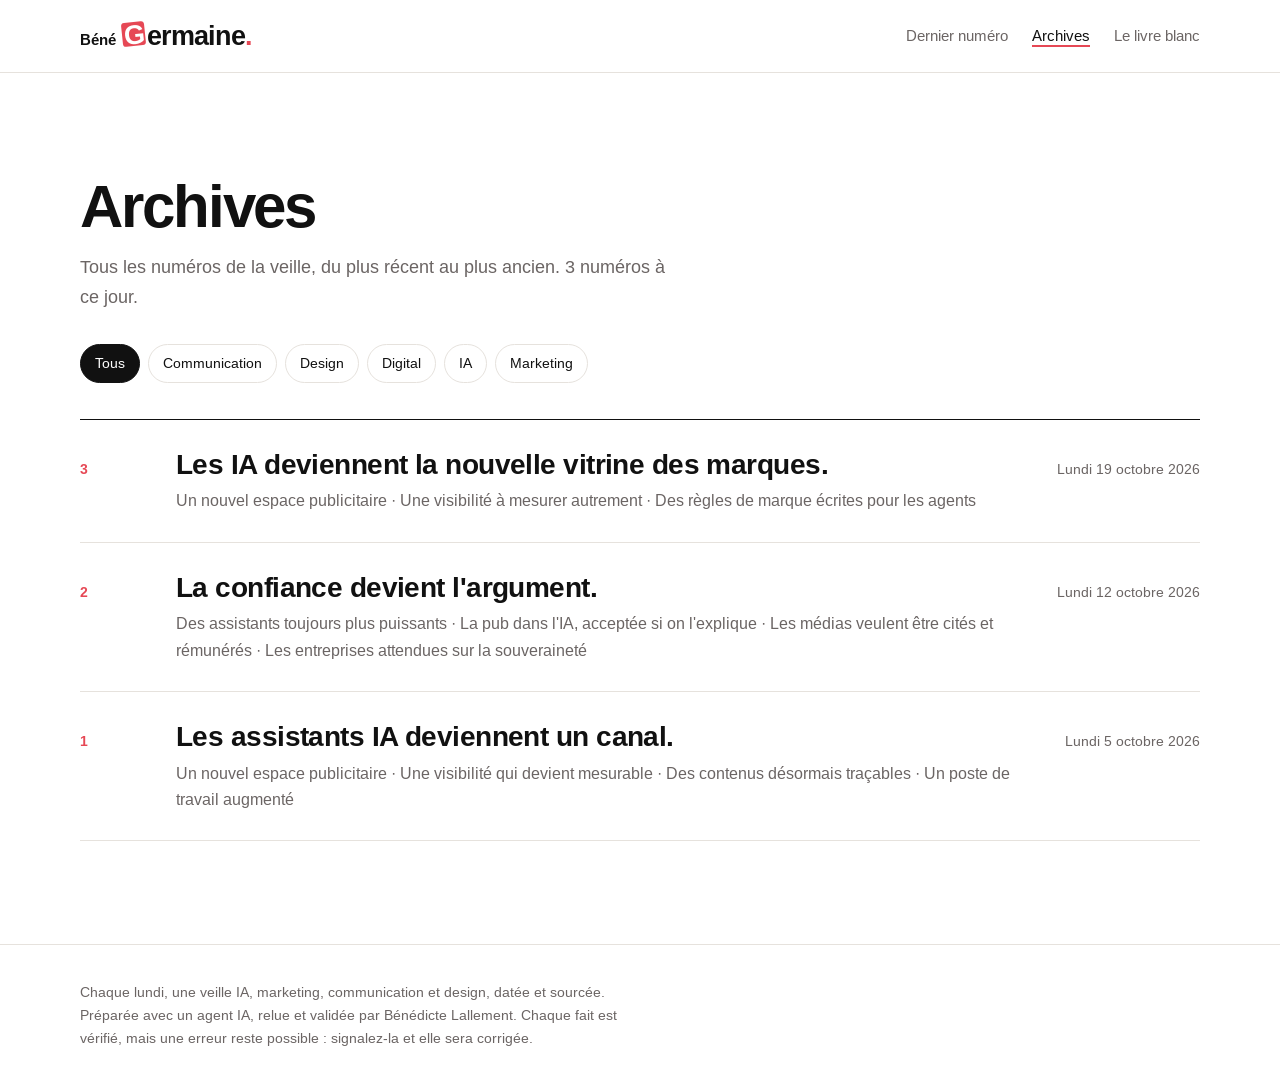
==== commit b1453f87: "Remplace le contenu par le dépôt complet (n° 1 à 3, livre blanc révisé) et retire les fichiers dépos" ====
--- a/archives.html
+++ b/archives.html
@@ -1,18 +1,19 @@
 <!doctype html><html lang="fr"><head><meta charset="utf-8"><meta name="viewport" content="width=device-width,initial-scale=1">
-<title>Archives · La veille de Bénédicte Lallement</title><meta name="description" content="Tous les numéros de la veille IA, marketing, communication et design."><meta name="author" content="Bénédicte Lallement"><meta name="robots" content="noindex, nofollow">
+<title>Archives · La veille de Bénédicte Lallement</title><meta name="description" content="Tous les numéros de la veille IA, marketing, communication et design."><meta name="author" content="Bénédicte Lallement">
 <link rel="canonical" href="https://benegermaine.github.io/veille/archives.html">
 <meta property="og:type" content="article"><meta property="og:locale" content="fr_FR"><meta property="og:site_name" content="Béné Germaine · la veille du lundi de Bénédicte Lallement">
 <meta property="og:title" content="Archives · La veille de Bénédicte Lallement"><meta property="og:description" content="Tous les numéros de la veille IA, marketing, communication et design."><meta property="og:url" content="https://benegermaine.github.io/veille/archives.html">
 <link rel="preconnect" href="https://fonts.googleapis.com"><link rel="preconnect" href="https://fonts.gstatic.com" crossorigin><link rel="stylesheet" href="https://fonts.googleapis.com/css2?family=Arimo:wght@400;700&display=swap"><link rel="stylesheet" href="assets/style.css"><link rel="icon" href="assets/favicon.svg" type="image/svg+xml"></head><body><header class="site wrap"><div class="max"><a class="logo" href="index.html" aria-label="Béné Germaine, la veille du lundi de Bénédicte Lallement : accueil"><span class="l-bene">Béné</span><span class="l-wm"><span class="gsq">G</span>ermaine<span class="pt">.</span></span></a>
-<nav aria-label="Navigation du site"><a href="index.html">Dernier numéro</a><a href="archives.html" aria-current="page">Archives</a><a href="livre-blanc.html">Le livre blanc</a></nav></div></header><main class="arch wrap"><div class="max"><h1>Archives</h1><p class="lede">Tous les numéros de la veille, du plus récent au plus ancien. 2 numéros à ce jour.</p>
-<div class="filtres" role="group" aria-label="Filtrer par thème"><button type="button" aria-pressed="true" data-t="">Tous</button><button type="button" aria-pressed="false" data-t="Communication">Communication</button><button type="button" aria-pressed="false" data-t="Design">Design</button><button type="button" aria-pressed="false" data-t="Digital">Digital</button><button type="button" aria-pressed="false" data-t="IA">IA</button><button type="button" aria-pressed="false" data-t="Marketing">Marketing</button></div><ul class="liste" id="liste"><li data-themes="IA,Marketing,Communication"><a href="numeros/002.html"><span class="n">2</span>
-<div><h2>La confiance devient l&#x27;argument.</h2><p>Des assistants toujours plus puissants · La pub dans l&#x27;IA, acceptée si on l&#x27;explique · Les médias veulent être cités et rémunérés · Les entreprises attendues sur la souveraineté</p></div><span class="d">8 – 14 octobre 2026</span></a></li><li data-themes="IA,Digital,Communication,Marketing,Design"><a href="numeros/001.html"><span class="n">1</span>
-<div><h2>Les assistants IA deviennent un canal.</h2><p>Un nouvel espace publicitaire · Une visibilité qui devient mesurable · Des contenus désormais traçables · Un poste de travail augmenté</p></div><span class="d">1er – 7 octobre 2026</span></a></li></ul></div></main>
+<nav aria-label="Navigation du site"><a href="index.html">Dernier numéro</a><a href="archives.html" aria-current="page">Archives</a><a href="livre-blanc.html">Le livre blanc</a></nav></div></header><main class="arch wrap"><div class="max"><h1>Archives</h1><p class="lede">Tous les numéros de la veille, du plus récent au plus ancien. 3 numéros à ce jour.</p>
+<div class="filtres" role="group" aria-label="Filtrer par thème"><button type="button" aria-pressed="true" data-t="">Tous</button><button type="button" aria-pressed="false" data-t="Communication">Communication</button><button type="button" aria-pressed="false" data-t="Design">Design</button><button type="button" aria-pressed="false" data-t="Digital">Digital</button><button type="button" aria-pressed="false" data-t="IA">IA</button><button type="button" aria-pressed="false" data-t="Marketing">Marketing</button></div><ul class="liste" id="liste"><li data-themes="IA,Digital,Communication,Marketing,Design"><a href="numeros/003.html"><span class="n">3</span>
+<div><h2>Les IA deviennent la nouvelle vitrine des marques.</h2><p>Un nouvel espace publicitaire · Une visibilité à mesurer autrement · Des règles de marque écrites pour les agents</p></div><span class="d">Lundi 19 octobre 2026</span></a></li><li data-themes="IA,Marketing,Communication"><a href="numeros/002.html"><span class="n">2</span>
+<div><h2>La confiance devient l&#x27;argument.</h2><p>Des assistants toujours plus puissants · La pub dans l&#x27;IA, acceptée si on l&#x27;explique · Les médias veulent être cités et rémunérés · Les entreprises attendues sur la souveraineté</p></div><span class="d">Lundi 12 octobre 2026</span></a></li><li data-themes="IA,Digital,Communication,Marketing,Design"><a href="numeros/001.html"><span class="n">1</span>
+<div><h2>Les assistants IA deviennent un canal.</h2><p>Un nouvel espace publicitaire · Une visibilité qui devient mesurable · Des contenus désormais traçables · Un poste de travail augmenté</p></div><span class="d">Lundi 5 octobre 2026</span></a></li></ul></div></main>
 <script>
 document.querySelector(".filtres").addEventListener("click",ev=>{const b=ev.target.closest("button");if(!b)return;
 document.querySelectorAll(".filtres button").forEach(x=>x.setAttribute("aria-pressed",x===b));
 document.querySelectorAll("#liste li").forEach(li=>{li.hidden=!!b.dataset.t&&!li.dataset.themes.split(",").includes(b.dataset.t);});});
-</script><footer class="pied wrap"><div class="max"><p>Chaque lundi, une veille IA, marketing, communication et design, datée et sourcée. Préparée avec un agent IA, relue et validée par Bénédicte Lallement. Chaque fait est vérifié, mais une erreur reste possible : signalez-la et elle sera corrigée.</p></div></footer><a class="haut-page" href="#" aria-label="Remonter en haut de la page">↑</a><script>(function(){var d=document.documentElement;if(!("IntersectionObserver" in window)||matchMedia("(prefers-reduced-motion: reduce)").matches)return;d.classList.add("anim");
+</script><footer class="pied wrap"><div class="max"><p>Chaque lundi, une veille IA, marketing, communication et design, datée et sourcée. Préparée avec un agent IA, relue et validée par Bénédicte Lallement. Chaque fait est vérifié, mais une erreur reste possible : signalez-la et elle sera corrigée.</p></div></footer><a class="haut-page" href="#" aria-label="Remonter en haut de la page">↑</a><script data-goatcounter="https://benegermaine.goatcounter.com/count" async src="//gc.zgo.at/count.js"></script><script>(function(){var d=document.documentElement;if(!("IntersectionObserver" in window)||matchMedia("(prefers-reduced-motion: reduce)").matches)return;d.classList.add("anim");
 var o=new IntersectionObserver(function(es){es.forEach(function(x){if(x.isIntersecting){x.target.classList.add("vu");o.unobserve(x.target);}});},{rootMargin:"0px 0px -8% 0px"});
 document.querySelectorAll(".reveal,.fait,.k,.mgrid article,.cgrid article,.regard blockquote").forEach(function(el){el.classList.add("reveal");o.observe(el);});})();
 (function(){var bar=document.querySelector(".collant"),som=document.querySelector(".sommaire"),haut=document.querySelector(".haut-page");
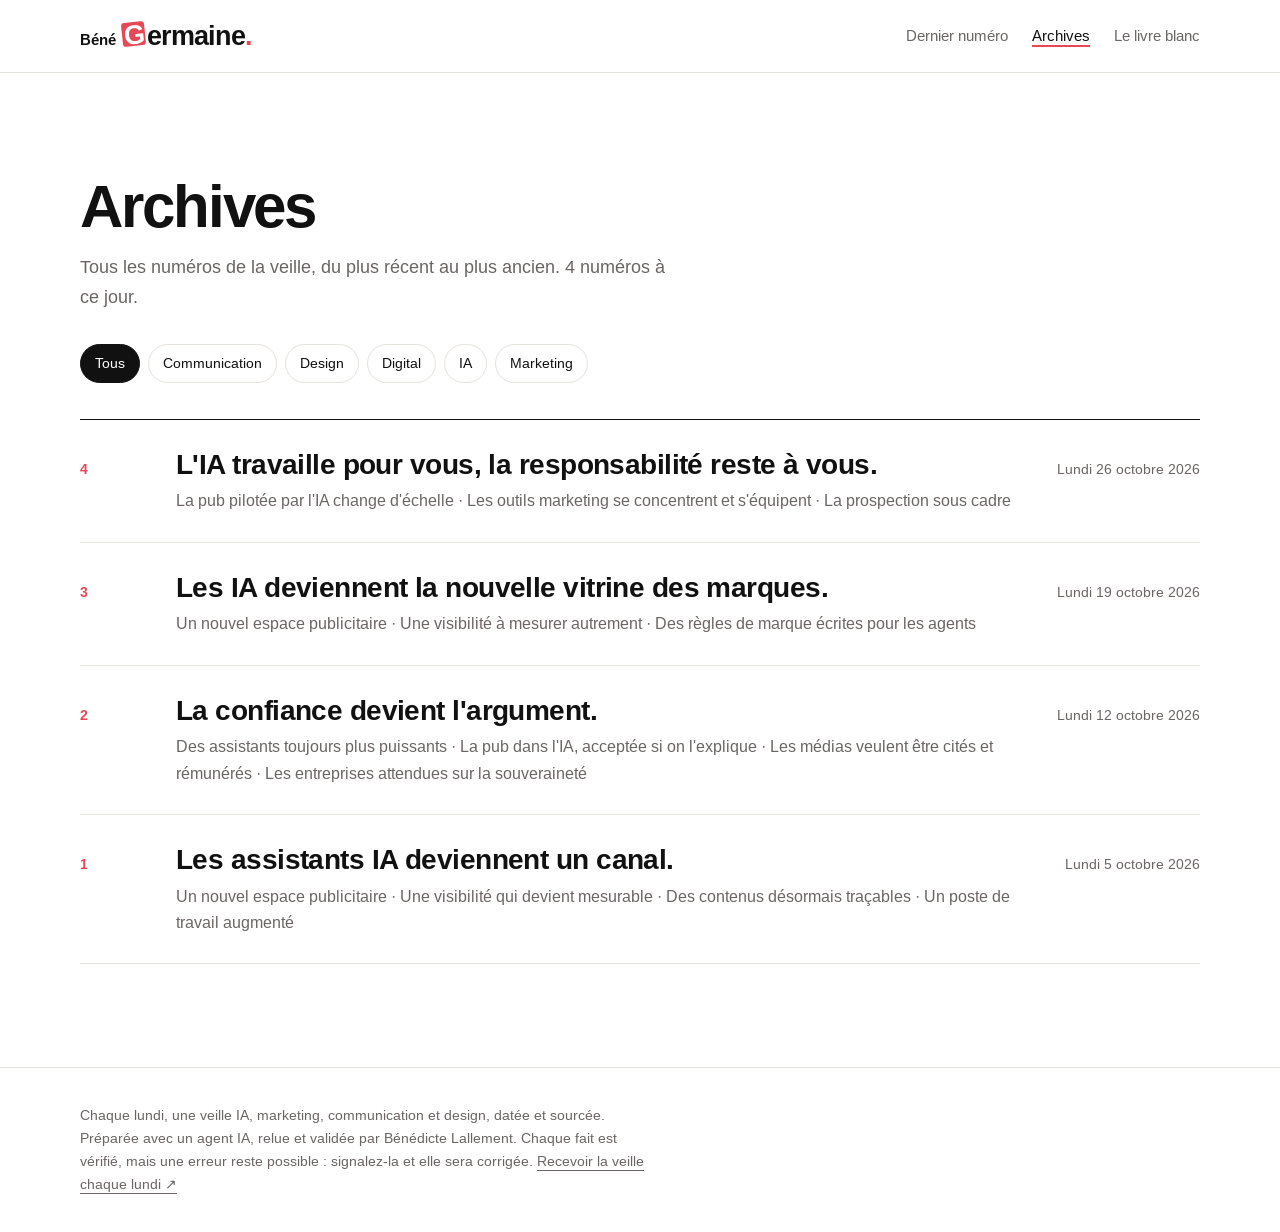
==== commit 9d0b7be3: "N° 4 (lundi 26 octobre 2026) et lien d'inscription Brevo ; Meta : entrée en vigueur reportée au 20 n" ====
--- a/archives.html
+++ b/archives.html
@@ -4,8 +4,9 @@
 <meta property="og:type" content="article"><meta property="og:locale" content="fr_FR"><meta property="og:site_name" content="Béné Germaine · la veille du lundi de Bénédicte Lallement">
 <meta property="og:title" content="Archives · La veille de Bénédicte Lallement"><meta property="og:description" content="Tous les numéros de la veille IA, marketing, communication et design."><meta property="og:url" content="https://benegermaine.github.io/veille/archives.html">
 <link rel="preconnect" href="https://fonts.googleapis.com"><link rel="preconnect" href="https://fonts.gstatic.com" crossorigin><link rel="stylesheet" href="https://fonts.googleapis.com/css2?family=Arimo:wght@400;700&display=swap"><link rel="stylesheet" href="assets/style.css"><link rel="icon" href="assets/favicon.svg" type="image/svg+xml"></head><body><header class="site wrap"><div class="max"><a class="logo" href="index.html" aria-label="Béné Germaine, la veille du lundi de Bénédicte Lallement : accueil"><span class="l-bene">Béné</span><span class="l-wm"><span class="gsq">G</span>ermaine<span class="pt">.</span></span></a>
-<nav aria-label="Navigation du site"><a href="index.html">Dernier numéro</a><a href="archives.html" aria-current="page">Archives</a><a href="livre-blanc.html">Le livre blanc</a></nav></div></header><main class="arch wrap"><div class="max"><h1>Archives</h1><p class="lede">Tous les numéros de la veille, du plus récent au plus ancien. 3 numéros à ce jour.</p>
-<div class="filtres" role="group" aria-label="Filtrer par thème"><button type="button" aria-pressed="true" data-t="">Tous</button><button type="button" aria-pressed="false" data-t="Communication">Communication</button><button type="button" aria-pressed="false" data-t="Design">Design</button><button type="button" aria-pressed="false" data-t="Digital">Digital</button><button type="button" aria-pressed="false" data-t="IA">IA</button><button type="button" aria-pressed="false" data-t="Marketing">Marketing</button></div><ul class="liste" id="liste"><li data-themes="IA,Digital,Communication,Marketing,Design"><a href="numeros/003.html"><span class="n">3</span>
+<nav aria-label="Navigation du site"><a href="index.html">Dernier numéro</a><a href="archives.html" aria-current="page">Archives</a><a href="livre-blanc.html">Le livre blanc</a></nav></div></header><main class="arch wrap"><div class="max"><h1>Archives</h1><p class="lede">Tous les numéros de la veille, du plus récent au plus ancien. 4 numéros à ce jour.</p>
+<div class="filtres" role="group" aria-label="Filtrer par thème"><button type="button" aria-pressed="true" data-t="">Tous</button><button type="button" aria-pressed="false" data-t="Communication">Communication</button><button type="button" aria-pressed="false" data-t="Design">Design</button><button type="button" aria-pressed="false" data-t="Digital">Digital</button><button type="button" aria-pressed="false" data-t="IA">IA</button><button type="button" aria-pressed="false" data-t="Marketing">Marketing</button></div><ul class="liste" id="liste"><li data-themes="IA,Digital,Communication,Marketing,Design"><a href="numeros/004.html"><span class="n">4</span>
+<div><h2>L&#x27;IA travaille pour vous, la responsabilité reste à vous.</h2><p>La pub pilotée par l&#x27;IA change d&#x27;échelle · Les outils marketing se concentrent et s&#x27;équipent · La prospection sous cadre</p></div><span class="d">Lundi 26 octobre 2026</span></a></li><li data-themes="IA,Digital,Communication,Marketing,Design"><a href="numeros/003.html"><span class="n">3</span>
 <div><h2>Les IA deviennent la nouvelle vitrine des marques.</h2><p>Un nouvel espace publicitaire · Une visibilité à mesurer autrement · Des règles de marque écrites pour les agents</p></div><span class="d">Lundi 19 octobre 2026</span></a></li><li data-themes="IA,Marketing,Communication"><a href="numeros/002.html"><span class="n">2</span>
 <div><h2>La confiance devient l&#x27;argument.</h2><p>Des assistants toujours plus puissants · La pub dans l&#x27;IA, acceptée si on l&#x27;explique · Les médias veulent être cités et rémunérés · Les entreprises attendues sur la souveraineté</p></div><span class="d">Lundi 12 octobre 2026</span></a></li><li data-themes="IA,Digital,Communication,Marketing,Design"><a href="numeros/001.html"><span class="n">1</span>
 <div><h2>Les assistants IA deviennent un canal.</h2><p>Un nouvel espace publicitaire · Une visibilité qui devient mesurable · Des contenus désormais traçables · Un poste de travail augmenté</p></div><span class="d">Lundi 5 octobre 2026</span></a></li></ul></div></main>
@@ -13,7 +14,7 @@
 document.querySelector(".filtres").addEventListener("click",ev=>{const b=ev.target.closest("button");if(!b)return;
 document.querySelectorAll(".filtres button").forEach(x=>x.setAttribute("aria-pressed",x===b));
 document.querySelectorAll("#liste li").forEach(li=>{li.hidden=!!b.dataset.t&&!li.dataset.themes.split(",").includes(b.dataset.t);});});
-</script><footer class="pied wrap"><div class="max"><p>Chaque lundi, une veille IA, marketing, communication et design, datée et sourcée. Préparée avec un agent IA, relue et validée par Bénédicte Lallement. Chaque fait est vérifié, mais une erreur reste possible : signalez-la et elle sera corrigée.</p></div></footer><a class="haut-page" href="#" aria-label="Remonter en haut de la page">↑</a><script data-goatcounter="https://benegermaine.goatcounter.com/count" async src="//gc.zgo.at/count.js"></script><script>(function(){var d=document.documentElement;if(!("IntersectionObserver" in window)||matchMedia("(prefers-reduced-motion: reduce)").matches)return;d.classList.add("anim");
+</script><footer class="pied wrap"><div class="max"><p>Chaque lundi, une veille IA, marketing, communication et design, datée et sourcée. Préparée avec un agent IA, relue et validée par Bénédicte Lallement. Chaque fait est vérifié, mais une erreur reste possible : signalez-la et elle sera corrigée. <a href="https://24cb74ef.sibforms.com/serve/[base64]" target="_blank" rel="noopener" data-goatcounter-click="inscription-veille" data-goatcounter-title="Inscription à la veille">Recevoir la veille chaque lundi <span aria-hidden="true">↗</span></a></p></div></footer><a class="haut-page" href="#" aria-label="Remonter en haut de la page">↑</a><script data-goatcounter="https://benegermaine.goatcounter.com/count" async src="//gc.zgo.at/count.js"></script><script>(function(){var d=document.documentElement;if(!("IntersectionObserver" in window)||matchMedia("(prefers-reduced-motion: reduce)").matches)return;d.classList.add("anim");
 var o=new IntersectionObserver(function(es){es.forEach(function(x){if(x.isIntersecting){x.target.classList.add("vu");o.unobserve(x.target);}});},{rootMargin:"0px 0px -8% 0px"});
 document.querySelectorAll(".reveal,.fait,.k,.mgrid article,.cgrid article,.regard blockquote").forEach(function(el){el.classList.add("reveal");o.observe(el);});})();
 (function(){var bar=document.querySelector(".collant"),som=document.querySelector(".sommaire"),haut=document.querySelector(".haut-page");
--- a/assets/style.css
+++ b/assets/style.css
@@ -166,6 +166,8 @@
 .couv.sans-photo{background:var(--noir)}
 .btn{display:inline-block;font-weight:700;text-decoration:none;background:var(--noir);color:#fff;padding:15px 24px;margin-top:32px;border-radius:999px}
 .btn:hover{background:var(--rouge)}
+.btn-sec{background:transparent;color:var(--noir);border:2px solid var(--noir);padding:13px 22px;margin-top:12px}
+.btn-sec:hover{background:var(--noir);color:#fff}
 .btn[aria-disabled="true"]{background:var(--doux);color:var(--gris);cursor:not-allowed}
 
 /* pied */
